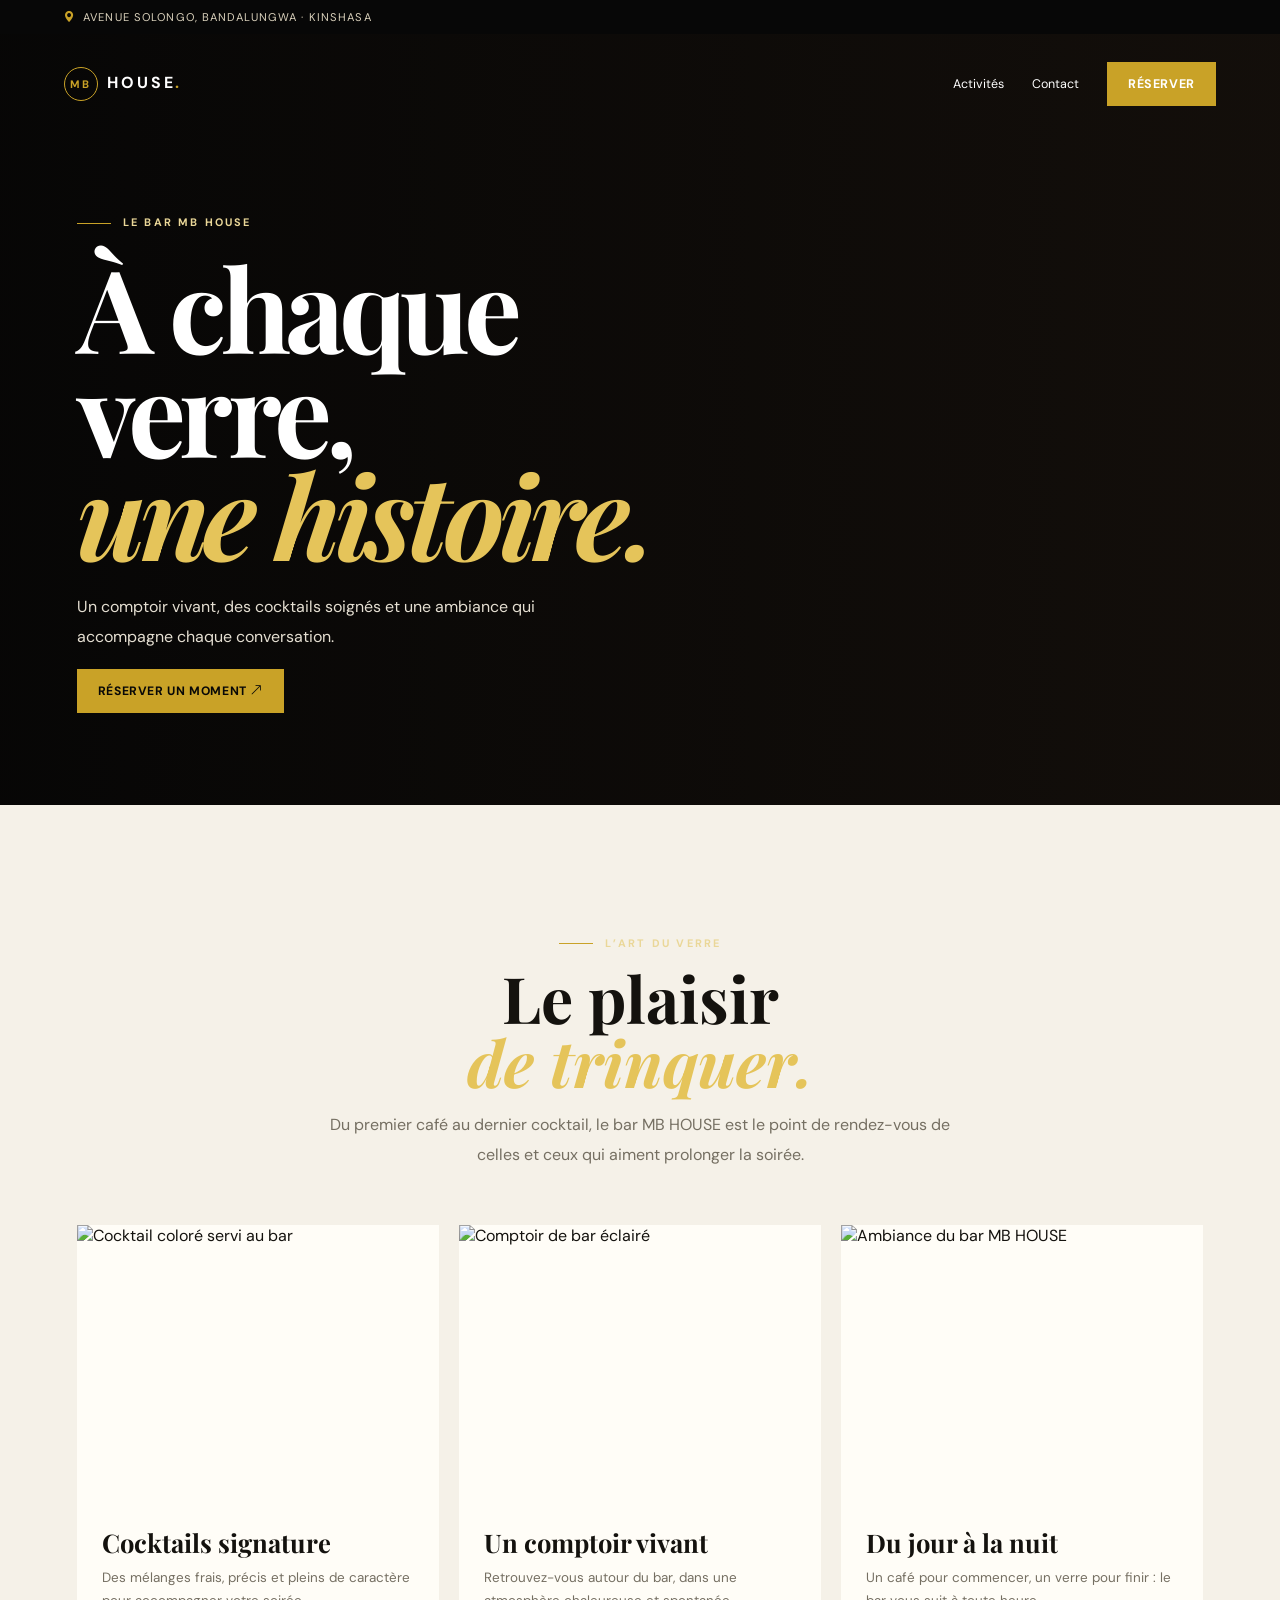
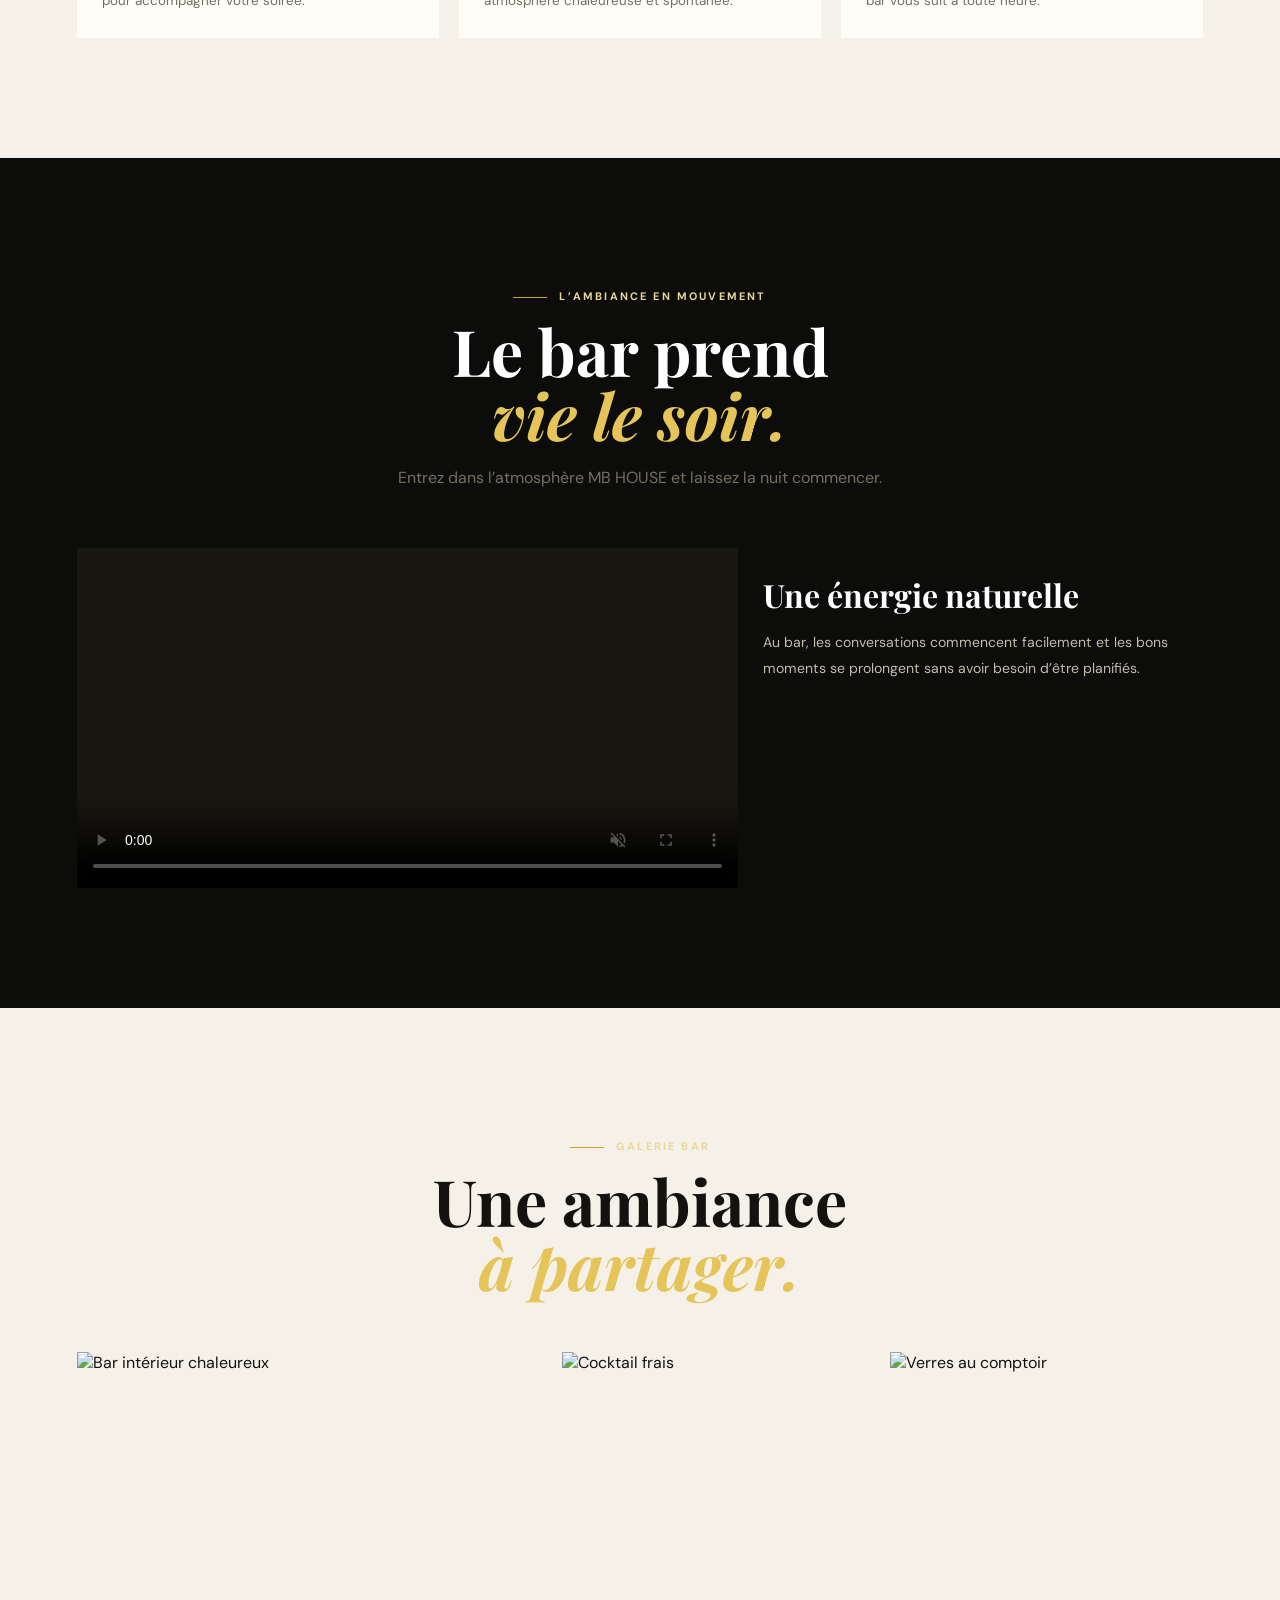
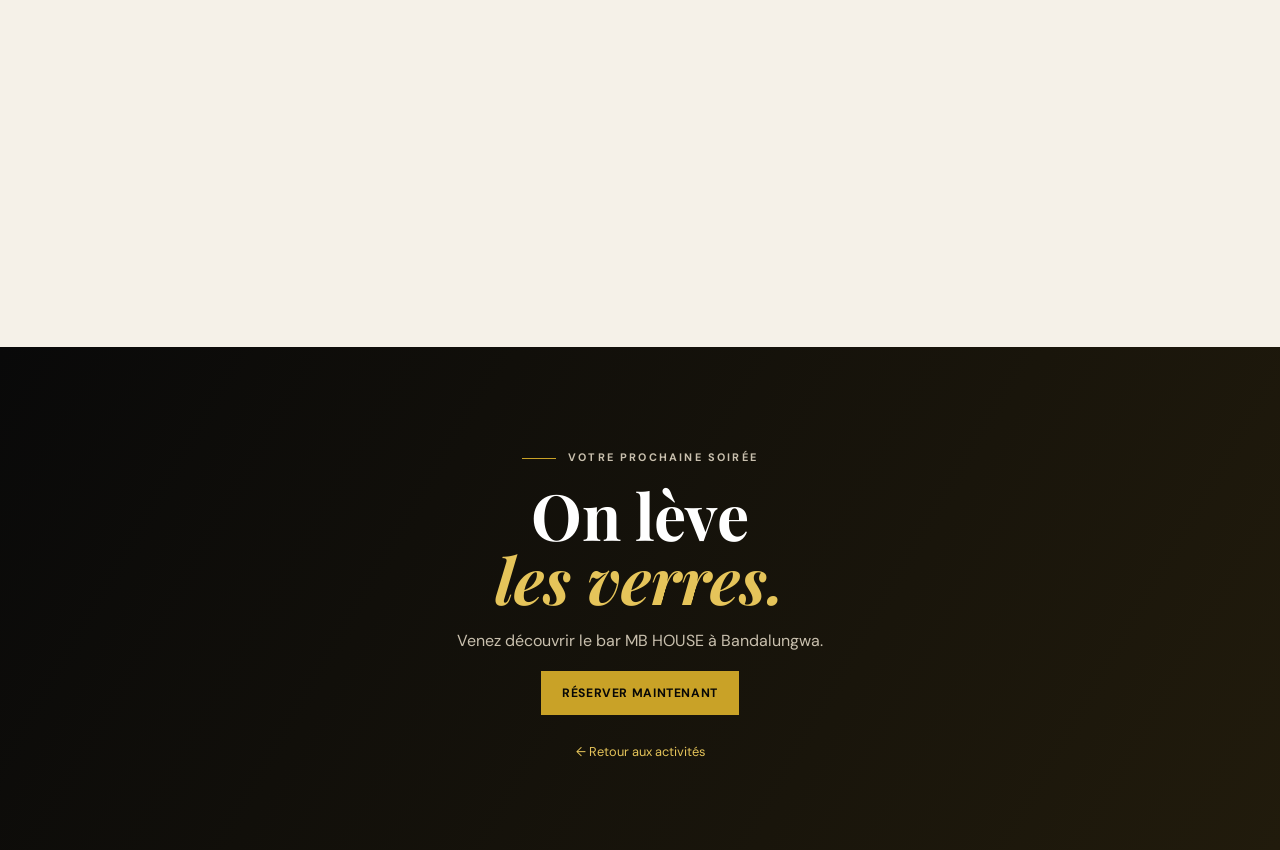
==== bar.html @ 3449c242 "Add files via upload" ====
<!doctype html>
<html lang="fr">
<head>
<meta charset="UTF-8"><meta name="viewport" content="width=device-width, initial-scale=1"><meta name="description" content="Le bar MB HOUSE à Bandalungwa, Kinshasa."><title>Bar | MB HOUSE</title>
<link rel="preconnect" href="https://fonts.googleapis.com"><link rel="preconnect" href="https://fonts.gstatic.com" crossorigin><link href="https://fonts.googleapis.com/css2?family=DM+Sans:wght@400;500;600;700&family=Playfair+Display:wght@600;700;800&display=swap" rel="stylesheet"><link href="https://cdn.jsdelivr.net/npm/bootstrap-icons@1.11.3/font/bootstrap-icons.min.css" rel="stylesheet">
<style>
:root{--black:#070707;--gold:#c9a227;--light:#f5f1e8;--muted:#756f62;--serif:'Playfair Display',serif;--sans:'DM Sans',sans-serif}*{box-sizing:border-box}body{margin:0;background:var(--light);color:#14120e;font-family:var(--sans)}.top{background:var(--black);color:#d9d0bb;padding:10px 5%;font-size:.7rem;letter-spacing:.1em;text-transform:uppercase}.top i{color:var(--gold);margin-right:7px}.nav{position:absolute;top:38px;left:0;width:100%;z-index:3;padding:24px 5%;display:flex;justify-content:space-between;align-items:center}.brand{color:#fff;text-decoration:none;font-weight:700;letter-spacing:.18em}.mark{display:inline-grid;place-items:center;width:34px;height:34px;border:1px solid var(--gold);border-radius:50%;color:var(--gold);font-size:.68rem;margin-right:9px}.links{display:flex;align-items:center;gap:28px}.links a{color:#fff;text-decoration:none;font-size:.78rem}.links a:hover{color:#e5c45a}.btn{display:inline-block;background:var(--gold);color:#080807;padding:14px 21px;text-decoration:none;font-size:.76rem;font-weight:700;text-transform:uppercase;letter-spacing:.05em}.btn:hover{background:#e5c45a;color:#080807}.hero{min-height:700px;padding:170px 6% 92px;display:flex;align-items:end;color:#fff;position:relative;background:#17110c;overflow:hidden}.hero:before{content:'';position:absolute;inset:0;background:linear-gradient(90deg,rgba(5,5,5,.9),rgba(5,5,5,.22)),url('https://images.unsplash.com/photo-1514933651103-005eec06c04b?auto=format&fit=crop&w=2000&q=90') center/cover}.hero-content{position:relative;max-width:730px}.eyebrow{text-transform:uppercase;letter-spacing:.2em;font-size:.68rem;color:#ead798;font-weight:700}.eyebrow:before{content:'';display:inline-block;width:34px;height:1px;background:var(--gold);vertical-align:middle;margin-right:12px}h1,h2,h3{font-family:var(--serif)}h1{font-size:clamp(3.8rem,9vw,8rem);line-height:.9;letter-spacing:-.05em;margin:26px 0}h1 em,h2 em{color:#e5c45a;font-style:italic}.hero p:last-of-type{max-width:520px;color:#e5dfd2;line-height:1.9}.section{padding:120px 6%;max-width:1280px;margin:auto}.heading{text-align:center;max-width:650px;margin:0 auto 55px}.heading h2{font-size:clamp(2.7rem,5vw,4.8rem);line-height:1;margin:16px 0}.heading p:last-child{color:var(--muted);line-height:1.9}.cocktails{display:grid;grid-template-columns:repeat(3,1fr);gap:20px}.cocktail{background:#fffdf7}.cocktail img{height:275px;width:100%;display:block;object-fit:cover}.cocktail div{padding:25px}.cocktail h3{font-size:1.6rem;margin:0 0 8px}.cocktail p{color:var(--muted);font-size:.84rem;line-height:1.7;margin:0}.video-band{background:#0c0c0b;color:#fff;max-width:none}.video-inner{max-width:1150px;margin:auto}.video{display:grid;grid-template-columns:1.2fr .8fr;gap:25px}.video video{display:block;width:100%;min-height:340px;height:100%;object-fit:cover;background:#191711}.video-copy{padding:25px 0}.video-copy h3{font-size:2rem;margin:0 0 12px}.video-copy p{color:#c4bcad;line-height:1.8;font-size:.88rem}.gallery{display:grid;grid-template-columns:1.2fr .8fr .8fr;gap:15px}.gallery img{width:100%;height:230px;object-fit:cover;display:block}.gallery img:first-child{height:475px;grid-row:span 2}.cta{background:linear-gradient(120deg,#090909,#211b0c);color:#fff;text-align:center;padding:90px 6%}.cta h2{font-size:clamp(2.7rem,5vw,5rem);line-height:1;margin:15px 0}.cta p{color:#c9c0ae;line-height:1.8}.back{display:block;margin-top:28px;color:#e5c45a;text-decoration:none;font-size:.8rem}@media(max-width:760px){.links a:not(:last-child){display:none}.hero{min-height:650px;padding:145px 7% 70px}.section{padding:85px 7%}.cocktails,.video{grid-template-columns:1fr}.video video{min-height:240px}.gallery{grid-template-columns:1fr 1fr}.gallery img:first-child{grid-column:span 2;height:280px}.gallery img{height:180px}}@media(max-width:480px){.gallery{grid-template-columns:1fr}.gallery img:first-child{grid-column:auto}.hero h1{font-size:3.8rem}}
</style></head>
<body><div class="top"><i class="bi bi-geo-alt-fill"></i>Avenue Solongo, Bandalungwa · Kinshasa</div><nav class="nav"><a class="brand" href="index.html#accueil"><span class="mark">MB</span>HOUSE<span style="color:#c9a227">.</span></a><div class="links"><a href="index.html#services">Activités</a><a href="index.html#contact">Contact</a><a class="btn" href="index.html#reservation">Réserver</a></div></nav>
<main><section class="hero"><div class="hero-content"><p class="eyebrow">Le bar MB HOUSE</p><h1>À chaque verre,<br><em>une histoire.</em></h1><p>Un comptoir vivant, des cocktails soignés et une ambiance qui accompagne chaque conversation.</p><a class="btn" href="index.html#reservation">Réserver un moment <i class="bi bi-arrow-up-right"></i></a></div></section>
<section class="section"><div class="heading"><p class="eyebrow">L’art du verre</p><h2>Le plaisir<br><em>de trinquer.</em></h2><p>Du premier café au dernier cocktail, le bar MB HOUSE est le point de rendez-vous de celles et ceux qui aiment prolonger la soirée.</p></div><div class="cocktails"><article class="cocktail"><img src="https://images.unsplash.com/photo-1513558161293-cdaf765ed2fd?auto=format&fit=crop&w=900&q=85" alt="Cocktail coloré servi au bar"><div><h3>Cocktails signature</h3><p>Des mélanges frais, précis et pleins de caractère pour accompagner votre soirée.</p></div></article><article class="cocktail"><img src="https://images.unsplash.com/photo-1572116469696-31de0f17cc34?auto=format&fit=crop&w=900&q=85" alt="Comptoir de bar éclairé"><div><h3>Un comptoir vivant</h3><p>Retrouvez-vous autour du bar, dans une atmosphère chaleureuse et spontanée.</p></div></article><article class="cocktail"><img src="https://images.unsplash.com/photo-1514933651103-005eec06c04b?auto=format&fit=crop&w=900&q=85" alt="Ambiance du bar MB HOUSE"><div><h3>Du jour à la nuit</h3><p>Un café pour commencer, un verre pour finir : le bar vous suit à toute heure.</p></div></article></div></section>
<section class="section video-band"><div class="video-inner"><div class="heading"><p class="eyebrow">L’ambiance en mouvement</p><h2>Le bar prend<br><em>vie le soir.</em></h2><p>Entrez dans l’atmosphère MB HOUSE et laissez la nuit commencer.</p></div><div class="video"><video controls muted loop playsinline poster="https://images.unsplash.com/photo-1514933651103-005eec06c04b?auto=format&fit=crop&w=1300&q=85"><source src="https://cdn.coverr.co/videos/coverr-cocktails-at-a-bar-1573/1080p.mp4" type="video/mp4">Votre navigateur ne prend pas en charge la vidéo.</video><div class="video-copy"><h3>Une énergie naturelle</h3><p>Au bar, les conversations commencent facilement et les bons moments se prolongent sans avoir besoin d’être planifiés.</p></div></div></div></section>
<section class="section"><div class="heading"><p class="eyebrow">Galerie bar</p><h2>Une ambiance<br><em>à partager.</em></h2></div><div class="gallery"><img src="https://images.unsplash.com/photo-1572116469696-31de0f17cc34?auto=format&fit=crop&w=1100&q=85" alt="Bar intérieur chaleureux"><img src="https://images.unsplash.com/photo-1513558161293-cdaf765ed2fd?auto=format&fit=crop&w=800&q=85" alt="Cocktail frais"><img src="https://images.unsplash.com/photo-1485686531765-857b80a9e5a8?auto=format&fit=crop&w=800&q=85" alt="Verres au comptoir"></div></section><section class="cta"><p class="eyebrow">Votre prochaine soirée</p><h2>On lève<br><em>les verres.</em></h2><p>Venez découvrir le bar MB HOUSE à Bandalungwa.</p><a class="btn" href="index.html#reservation">Réserver maintenant</a><a class="back" href="index.html#services">← Retour aux activités</a></section></main></body></html>
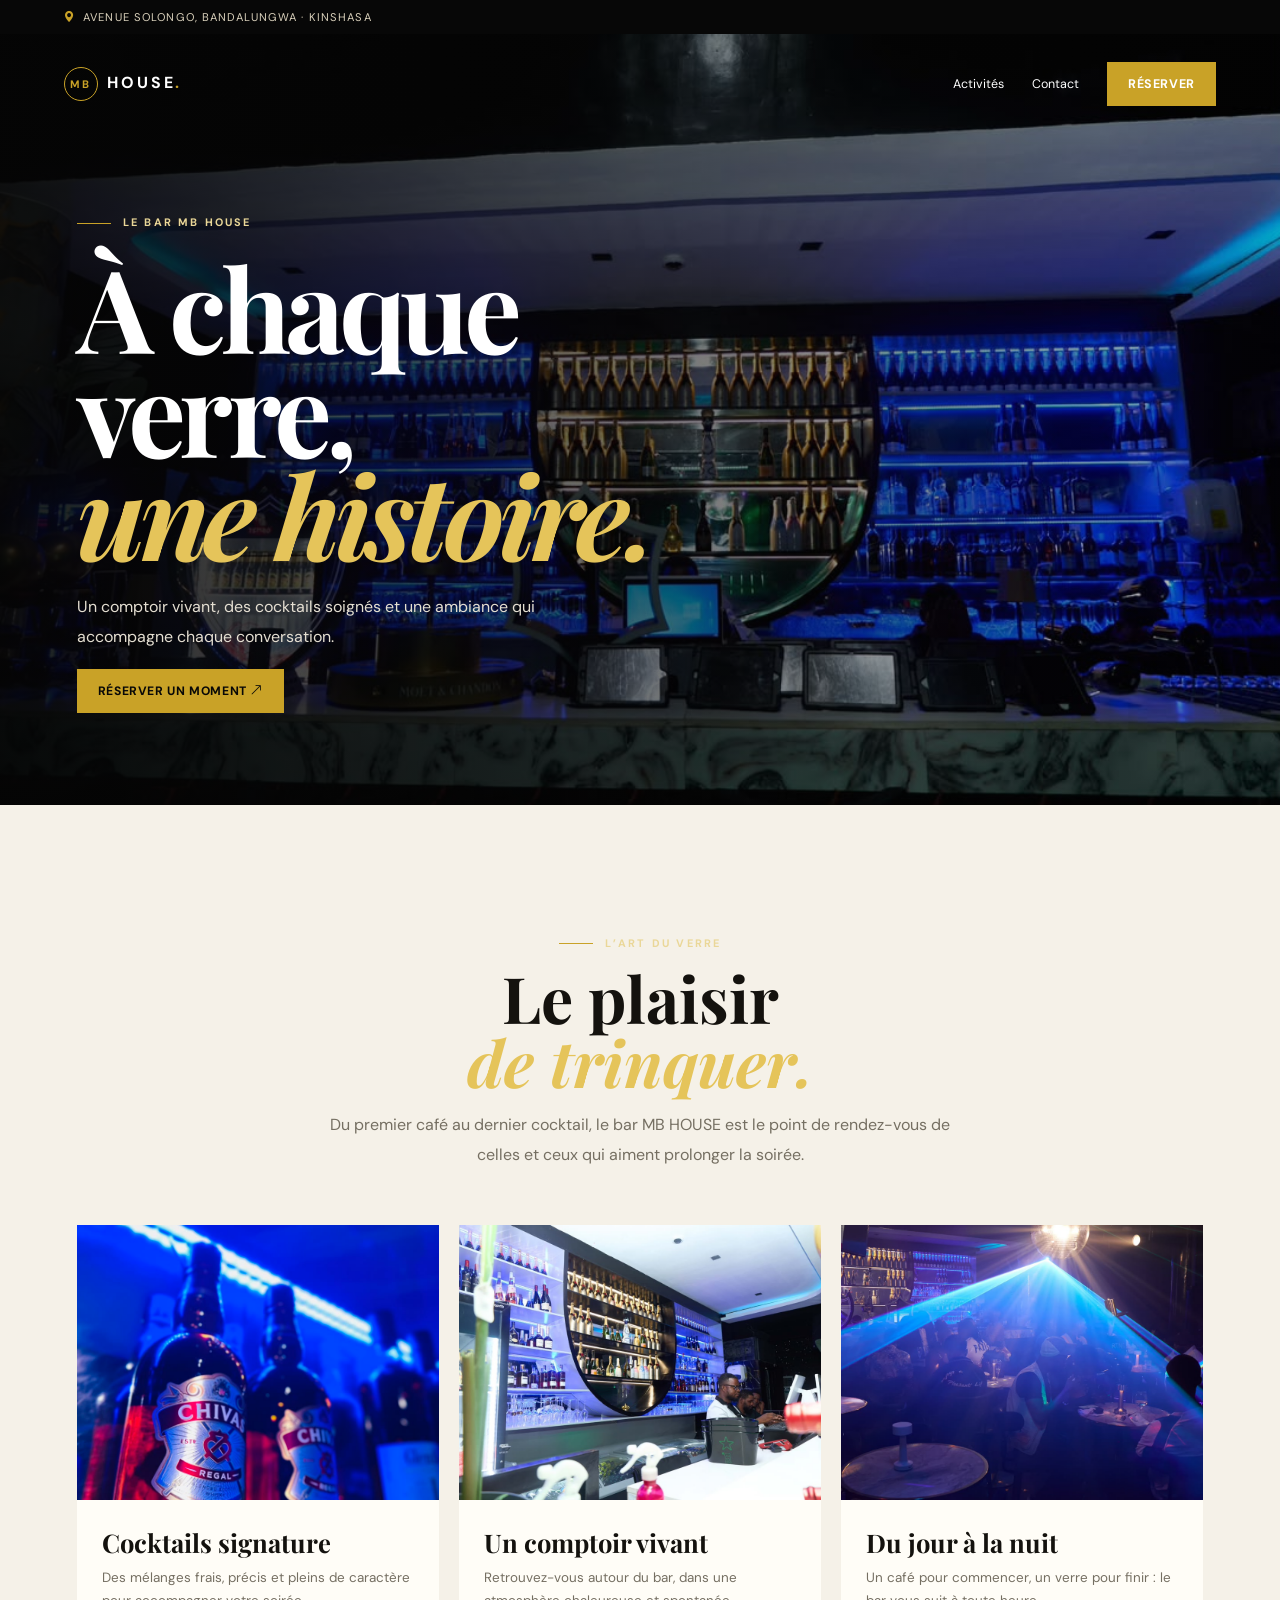
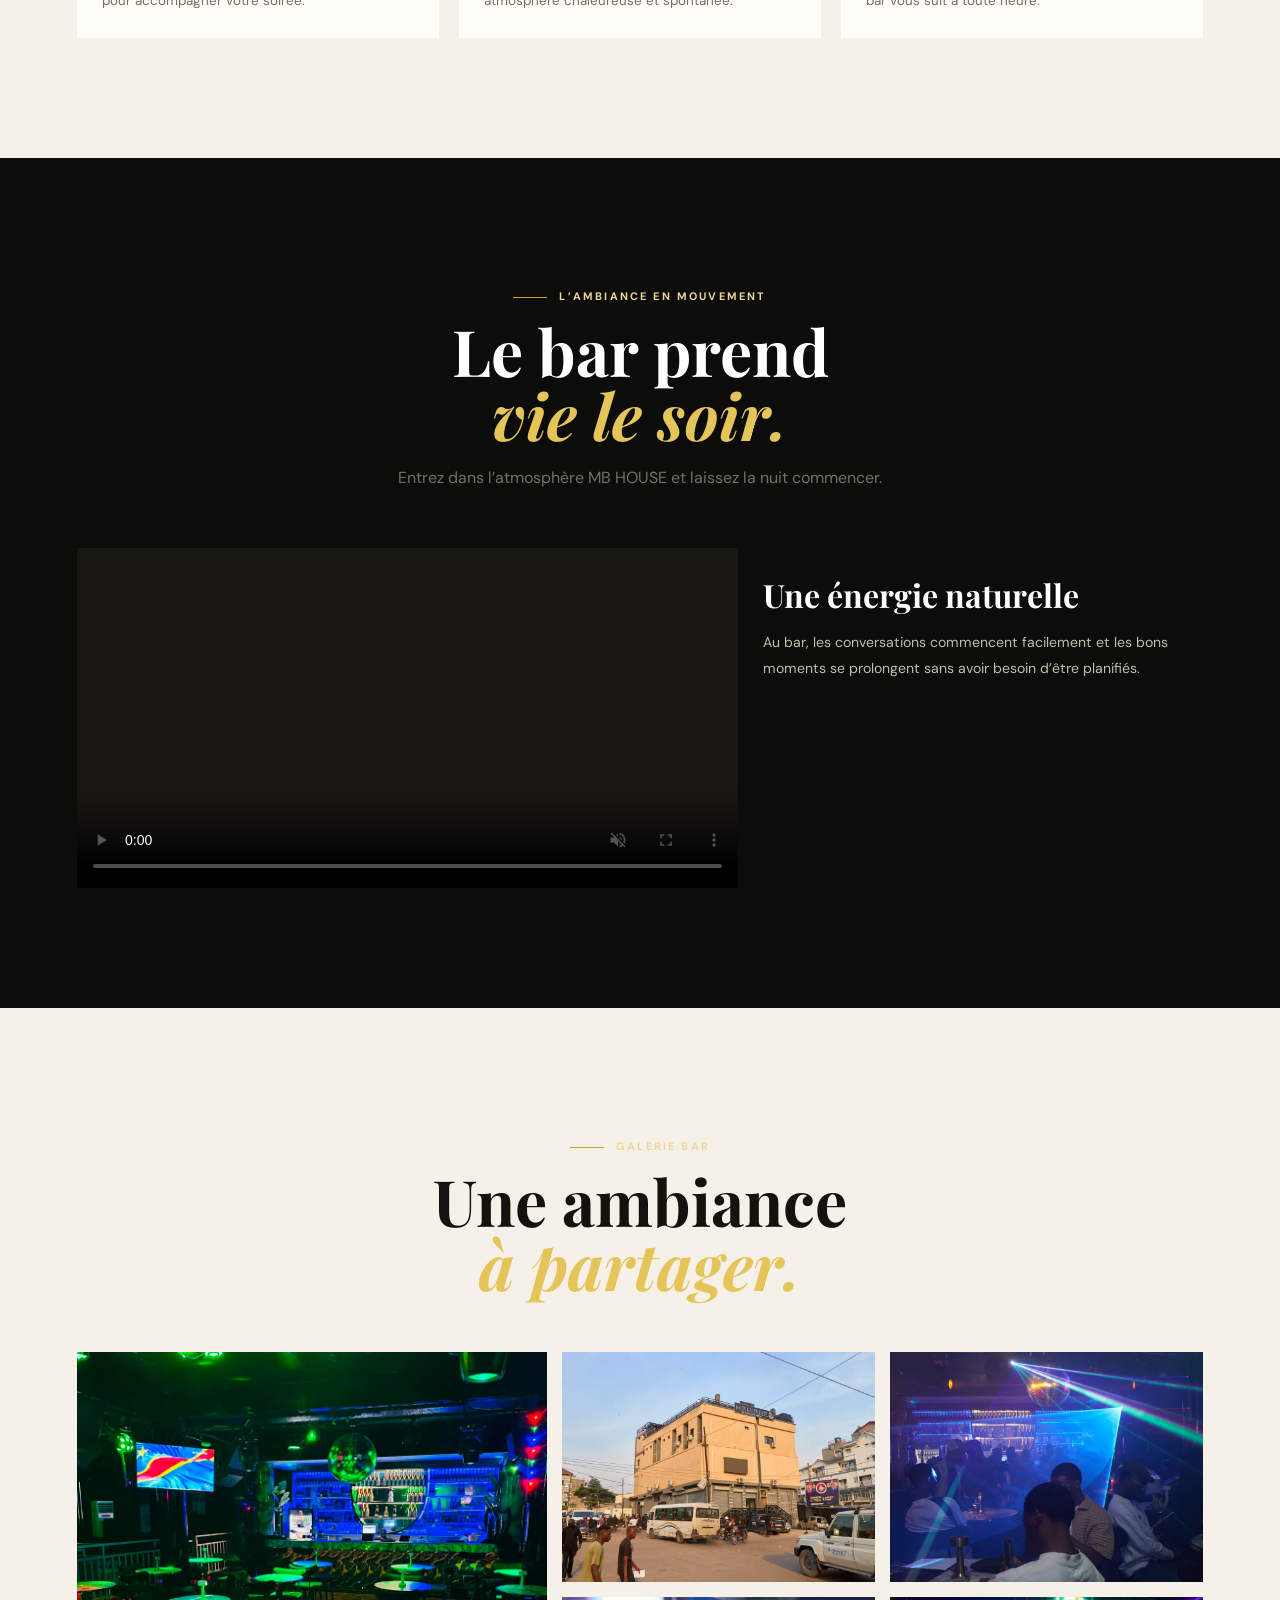
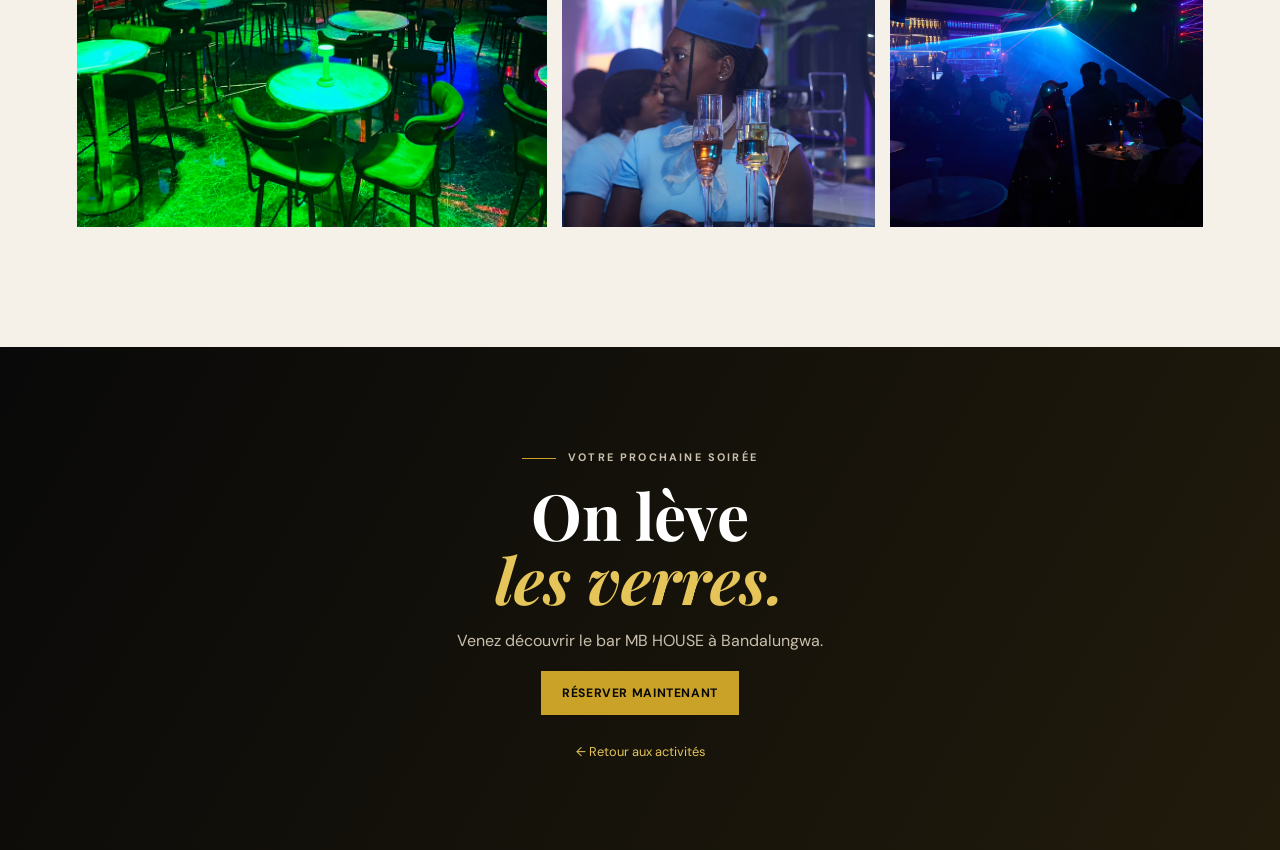
==== commit f3e47d5b: "Add files via upload" ====
--- a/bar.html
+++ b/bar.html
@@ -1,13 +1,105 @@
 <!doctype html>
 <html lang="fr">
-<head>
-<meta charset="UTF-8"><meta name="viewport" content="width=device-width, initial-scale=1"><meta name="description" content="Le bar MB HOUSE à Bandalungwa, Kinshasa."><title>Bar | MB HOUSE</title>
-<link rel="preconnect" href="https://fonts.googleapis.com"><link rel="preconnect" href="https://fonts.gstatic.com" crossorigin><link href="https://fonts.googleapis.com/css2?family=DM+Sans:wght@400;500;600;700&family=Playfair+Display:wght@600;700;800&display=swap" rel="stylesheet"><link href="https://cdn.jsdelivr.net/npm/bootstrap-icons@1.11.3/font/bootstrap-icons.min.css" rel="stylesheet">
-<style>
-:root{--black:#070707;--gold:#c9a227;--light:#f5f1e8;--muted:#756f62;--serif:'Playfair Display',serif;--sans:'DM Sans',sans-serif}*{box-sizing:border-box}body{margin:0;background:var(--light);color:#14120e;font-family:var(--sans)}.top{background:var(--black);color:#d9d0bb;padding:10px 5%;font-size:.7rem;letter-spacing:.1em;text-transform:uppercase}.top i{color:var(--gold);margin-right:7px}.nav{position:absolute;top:38px;left:0;width:100%;z-index:3;padding:24px 5%;display:flex;justify-content:space-between;align-items:center}.brand{color:#fff;text-decoration:none;font-weight:700;letter-spacing:.18em}.mark{display:inline-grid;place-items:center;width:34px;height:34px;border:1px solid var(--gold);border-radius:50%;color:var(--gold);font-size:.68rem;margin-right:9px}.links{display:flex;align-items:center;gap:28px}.links a{color:#fff;text-decoration:none;font-size:.78rem}.links a:hover{color:#e5c45a}.btn{display:inline-block;background:var(--gold);color:#080807;padding:14px 21px;text-decoration:none;font-size:.76rem;font-weight:700;text-transform:uppercase;letter-spacing:.05em}.btn:hover{background:#e5c45a;color:#080807}.hero{min-height:700px;padding:170px 6% 92px;display:flex;align-items:end;color:#fff;position:relative;background:#17110c;overflow:hidden}.hero:before{content:'';position:absolute;inset:0;background:linear-gradient(90deg,rgba(5,5,5,.9),rgba(5,5,5,.22)),url('https://images.unsplash.com/photo-1514933651103-005eec06c04b?auto=format&fit=crop&w=2000&q=90') center/cover}.hero-content{position:relative;max-width:730px}.eyebrow{text-transform:uppercase;letter-spacing:.2em;font-size:.68rem;color:#ead798;font-weight:700}.eyebrow:before{content:'';display:inline-block;width:34px;height:1px;background:var(--gold);vertical-align:middle;margin-right:12px}h1,h2,h3{font-family:var(--serif)}h1{font-size:clamp(3.8rem,9vw,8rem);line-height:.9;letter-spacing:-.05em;margin:26px 0}h1 em,h2 em{color:#e5c45a;font-style:italic}.hero p:last-of-type{max-width:520px;color:#e5dfd2;line-height:1.9}.section{padding:120px 6%;max-width:1280px;margin:auto}.heading{text-align:center;max-width:650px;margin:0 auto 55px}.heading h2{font-size:clamp(2.7rem,5vw,4.8rem);line-height:1;margin:16px 0}.heading p:last-child{color:var(--muted);line-height:1.9}.cocktails{display:grid;grid-template-columns:repeat(3,1fr);gap:20px}.cocktail{background:#fffdf7}.cocktail img{height:275px;width:100%;display:block;object-fit:cover}.cocktail div{padding:25px}.cocktail h3{font-size:1.6rem;margin:0 0 8px}.cocktail p{color:var(--muted);font-size:.84rem;line-height:1.7;margin:0}.video-band{background:#0c0c0b;color:#fff;max-width:none}.video-inner{max-width:1150px;margin:auto}.video{display:grid;grid-template-columns:1.2fr .8fr;gap:25px}.video video{display:block;width:100%;min-height:340px;height:100%;object-fit:cover;background:#191711}.video-copy{padding:25px 0}.video-copy h3{font-size:2rem;margin:0 0 12px}.video-copy p{color:#c4bcad;line-height:1.8;font-size:.88rem}.gallery{display:grid;grid-template-columns:1.2fr .8fr .8fr;gap:15px}.gallery img{width:100%;height:230px;object-fit:cover;display:block}.gallery img:first-child{height:475px;grid-row:span 2}.cta{background:linear-gradient(120deg,#090909,#211b0c);color:#fff;text-align:center;padding:90px 6%}.cta h2{font-size:clamp(2.7rem,5vw,5rem);line-height:1;margin:15px 0}.cta p{color:#c9c0ae;line-height:1.8}.back{display:block;margin-top:28px;color:#e5c45a;text-decoration:none;font-size:.8rem}@media(max-width:760px){.links a:not(:last-child){display:none}.hero{min-height:650px;padding:145px 7% 70px}.section{padding:85px 7%}.cocktails,.video{grid-template-columns:1fr}.video video{min-height:240px}.gallery{grid-template-columns:1fr 1fr}.gallery img:first-child{grid-column:span 2;height:280px}.gallery img{height:180px}}@media(max-width:480px){.gallery{grid-template-columns:1fr}.gallery img:first-child{grid-column:auto}.hero h1{font-size:3.8rem}}
-</style></head>
-<body><div class="top"><i class="bi bi-geo-alt-fill"></i>Avenue Solongo, Bandalungwa · Kinshasa</div><nav class="nav"><a class="brand" href="index.html#accueil"><span class="mark">MB</span>HOUSE<span style="color:#c9a227">.</span></a><div class="links"><a href="index.html#services">Activités</a><a href="index.html#contact">Contact</a><a class="btn" href="index.html#reservation">Réserver</a></div></nav>
-<main><section class="hero"><div class="hero-content"><p class="eyebrow">Le bar MB HOUSE</p><h1>À chaque verre,<br><em>une histoire.</em></h1><p>Un comptoir vivant, des cocktails soignés et une ambiance qui accompagne chaque conversation.</p><a class="btn" href="index.html#reservation">Réserver un moment <i class="bi bi-arrow-up-right"></i></a></div></section>
-<section class="section"><div class="heading"><p class="eyebrow">L’art du verre</p><h2>Le plaisir<br><em>de trinquer.</em></h2><p>Du premier café au dernier cocktail, le bar MB HOUSE est le point de rendez-vous de celles et ceux qui aiment prolonger la soirée.</p></div><div class="cocktails"><article class="cocktail"><img src="https://images.unsplash.com/photo-1513558161293-cdaf765ed2fd?auto=format&fit=crop&w=900&q=85" alt="Cocktail coloré servi au bar"><div><h3>Cocktails signature</h3><p>Des mélanges frais, précis et pleins de caractère pour accompagner votre soirée.</p></div></article><article class="cocktail"><img src="https://images.unsplash.com/photo-1572116469696-31de0f17cc34?auto=format&fit=crop&w=900&q=85" alt="Comptoir de bar éclairé"><div><h3>Un comptoir vivant</h3><p>Retrouvez-vous autour du bar, dans une atmosphère chaleureuse et spontanée.</p></div></article><article class="cocktail"><img src="https://images.unsplash.com/photo-1514933651103-005eec06c04b?auto=format&fit=crop&w=900&q=85" alt="Ambiance du bar MB HOUSE"><div><h3>Du jour à la nuit</h3><p>Un café pour commencer, un verre pour finir : le bar vous suit à toute heure.</p></div></article></div></section>
-<section class="section video-band"><div class="video-inner"><div class="heading"><p class="eyebrow">L’ambiance en mouvement</p><h2>Le bar prend<br><em>vie le soir.</em></h2><p>Entrez dans l’atmosphère MB HOUSE et laissez la nuit commencer.</p></div><div class="video"><video controls muted loop playsinline poster="https://images.unsplash.com/photo-1514933651103-005eec06c04b?auto=format&fit=crop&w=1300&q=85"><source src="https://cdn.coverr.co/videos/coverr-cocktails-at-a-bar-1573/1080p.mp4" type="video/mp4">Votre navigateur ne prend pas en charge la vidéo.</video><div class="video-copy"><h3>Une énergie naturelle</h3><p>Au bar, les conversations commencent facilement et les bons moments se prolongent sans avoir besoin d’être planifiés.</p></div></div></div></section>
-<section class="section"><div class="heading"><p class="eyebrow">Galerie bar</p><h2>Une ambiance<br><em>à partager.</em></h2></div><div class="gallery"><img src="https://images.unsplash.com/photo-1572116469696-31de0f17cc34?auto=format&fit=crop&w=1100&q=85" alt="Bar intérieur chaleureux"><img src="https://images.unsplash.com/photo-1513558161293-cdaf765ed2fd?auto=format&fit=crop&w=800&q=85" alt="Cocktail frais"><img src="https://images.unsplash.com/photo-1485686531765-857b80a9e5a8?auto=format&fit=crop&w=800&q=85" alt="Verres au comptoir"></div></section><section class="cta"><p class="eyebrow">Votre prochaine soirée</p><h2>On lève<br><em>les verres.</em></h2><p>Venez découvrir le bar MB HOUSE à Bandalungwa.</p><a class="btn" href="index.html#reservation">Réserver maintenant</a><a class="back" href="index.html#services">← Retour aux activités</a></section></main></body></html>
+    <head>
+        <meta charset="UTF-8"><meta name="viewport" content="width=device-width, initial-scale=1"><meta name="description" content="Le bar MB HOUSE à Bandalungwa, Kinshasa."><title>Bar | MB HOUSE</title>
+        <link rel="preconnect" href="https://fonts.googleapis.com"><link rel="preconnect" href="https://fonts.gstatic.com" crossorigin><link href="https://fonts.googleapis.com/css2?family=DM+Sans:wght@400;500;600;700&family=Playfair+Display:wght@600;700;800&display=swap" rel="stylesheet"><link href="https://cdn.jsdelivr.net/npm/bootstrap-icons@1.11.3/font/bootstrap-icons.min.css" rel="stylesheet">
+        <style>
+        :root{--black:#070707;--gold:#c9a227;--light:#f5f1e8;--muted:#756f62;--serif:'Playfair Display',serif;--sans:'DM Sans',sans-serif}*{box-sizing:border-box}body{margin:0;background:var(--light);color:#14120e;font-family:var(--sans)}.top{background:var(--black);color:#d9d0bb;padding:10px 5%;font-size:.7rem;letter-spacing:.1em;text-transform:uppercase}.top i{color:var(--gold);margin-right:7px}.nav{position:absolute;top:38px;left:0;width:100%;z-index:3;padding:24px 5%;display:flex;justify-content:space-between;align-items:center}.brand{color:#fff;text-decoration:none;font-weight:700;letter-spacing:.18em}.mark{display:inline-grid;place-items:center;width:34px;height:34px;border:1px solid var(--gold);border-radius:50%;color:var(--gold);font-size:.68rem;margin-right:9px}.links{display:flex;align-items:center;gap:28px}.links a{color:#fff;text-decoration:none;font-size:.78rem}.links a:hover{color:#e5c45a}.btn{display:inline-block;background:var(--gold);color:#080807;padding:14px 21px;text-decoration:none;font-size:.76rem;font-weight:700;text-transform:uppercase;letter-spacing:.05em}.btn:hover{background:#e5c45a;color:#080807}.hero{min-height:700px;padding:170px 6% 92px;display:flex;align-items:end;color:#fff;position:relative;background:#17110c;overflow:hidden}.hero:before{content:'';position:absolute;inset:0;background:linear-gradient(90deg,rgba(5,5,5,.9),rgba(5,5,5,.22)),url('fichiers/images/11.jpeg') center/cover}.hero-content{position:relative;max-width:730px}.eyebrow{text-transform:uppercase;letter-spacing:.2em;font-size:.68rem;color:#ead798;font-weight:700}.eyebrow:before{content:'';display:inline-block;width:34px;height:1px;background:var(--gold);vertical-align:middle;margin-right:12px}h1,h2,h3{font-family:var(--serif)}h1{font-size:clamp(3.8rem,9vw,8rem);line-height:.9;letter-spacing:-.05em;margin:26px 0}h1 em,h2 em{color:#e5c45a;font-style:italic}.hero p:last-of-type{max-width:520px;color:#e5dfd2;line-height:1.9}.section{padding:120px 6%;max-width:1280px;margin:auto}.heading{text-align:center;max-width:650px;margin:0 auto 55px}.heading h2{font-size:clamp(2.7rem,5vw,4.8rem);line-height:1;margin:16px 0}.heading p:last-child{color:var(--muted);line-height:1.9}.cocktails{display:grid;grid-template-columns:repeat(3,1fr);gap:20px}.cocktail{background:#fffdf7}.cocktail img{height:275px;width:100%;display:block;object-fit:cover}.cocktail div{padding:25px}.cocktail h3{font-size:1.6rem;margin:0 0 8px}.cocktail p{color:var(--muted);font-size:.84rem;line-height:1.7;margin:0}.video-band{background:#0c0c0b;color:#fff;max-width:none}.video-inner{max-width:1150px;margin:auto}.video{display:grid;grid-template-columns:1.2fr .8fr;gap:25px}.video video{display:block;width:100%;min-height:340px;height:100%;object-fit:cover;background:#191711}.video-copy{padding:25px 0}.video-copy h3{font-size:2rem;margin:0 0 12px}.video-copy p{color:#c4bcad;line-height:1.8;font-size:.88rem}.gallery{display:grid;grid-template-columns:1.2fr .8fr .8fr;gap:15px}.gallery img{width:100%;height:230px;object-fit:cover;display:block}.gallery img:first-child{height:475px;grid-row:span 2}.cta{background:linear-gradient(120deg,#090909,#211b0c);color:#fff;text-align:center;padding:90px 6%}.cta h2{font-size:clamp(2.7rem,5vw,5rem);line-height:1;margin:15px 0}.cta p{color:#c9c0ae;line-height:1.8}.back{display:block;margin-top:28px;color:#e5c45a;text-decoration:none;font-size:.8rem}@media(max-width:760px){.links a:not(:last-child){display:none}.hero{min-height:650px;padding:145px 7% 70px}.section{padding:85px 7%}.cocktails,.video{grid-template-columns:1fr}.video video{min-height:240px}.gallery{grid-template-columns:1fr 1fr}.gallery img:first-child{grid-column:span 2;height:280px}.gallery img{height:180px}}@media(max-width:480px){.gallery{grid-template-columns:1fr}.gallery img:first-child{grid-column:auto}.hero h1{font-size:3.8rem}}
+        </style>
+    </head>
+    <body>
+        <div class="top"><i class="bi bi-geo-alt-fill"></i>Avenue Solongo, Bandalungwa · Kinshasa</div>
+        <nav class="nav">
+            <a class="brand" href="index.html#accueil"><span class="mark">MB</span>HOUSE<span style="color:#c9a227">.</span></a>
+            <div class="links">
+                <a href="index.html#services">Activités</a>
+                <a href="index.html#contact">Contact</a>
+                <a class="btn" href="index.html#reservation">Réserver</a>
+            </div>
+        </nav>
+
+        <main>
+            <section class="hero">
+                <div class="hero-content">
+                    <p class="eyebrow">Le bar MB HOUSE</p>
+                    <h1>À chaque verre,<br><em>une histoire.</em></h1>
+                    <p>Un comptoir vivant, des cocktails soignés et une ambiance qui accompagne chaque conversation.</p>
+                    <a class="btn" href="index.html#reservation">Réserver un moment <i class="bi bi-arrow-up-right"></i></a>
+                </div>
+            </section>
+
+        <section class="section">
+            <div class="heading">
+                <p class="eyebrow">L’art du verre</p>
+                <h2>Le plaisir<br><em>de trinquer.</em></h2>
+                <p>Du premier café au dernier cocktail, le bar MB HOUSE est le point de rendez-vous de celles et ceux qui aiment prolonger la soirée.</p>
+            </div>
+            <div class="cocktails">
+                <article class="cocktail">
+                    <img src="fichiers/images/B5.jpeg" alt="Cocktail coloré servi au bar">
+                    <div>
+                        <h3>Cocktails signature</h3>
+                        <p>Des mélanges frais, précis et pleins de caractère pour accompagner votre soirée.</p>
+                    </div>
+                </article>
+
+                <article class="cocktail">
+                    <img src="fichiers/images/15.jpeg" alt="Comptoir de bar éclairé">
+                    <div>
+                        <h3>Un comptoir vivant</h3>
+                        <p>Retrouvez-vous autour du bar, dans une atmosphère chaleureuse et spontanée.</p>
+                    </div>
+                </article>
+                
+                <article class="cocktail">
+                    <img src="fichiers/images/37.jpeg" alt="Ambiance du bar MB HOUSE">
+                    <div>
+                        <h3>Du jour à la nuit</h3>
+                        <p>Un café pour commencer, un verre pour finir : le bar vous suit à toute heure.</p>
+                    </div>
+                </article>
+            </div>
+        
+        </section>
+        <section class="section video-band">
+            <div class="video-inner">
+                <div class="heading">
+                    <p class="eyebrow">L’ambiance en mouvement</p>
+                    <h2>Le bar prend<br><em>vie le soir.</em></h2>
+                    <p>Entrez dans l’atmosphère MB HOUSE et laissez la nuit commencer.</p>
+                </div>
+                <div class="video">
+                    <video controls muted loop playsinline poster="fichiers/images/video-poster.jpeg">
+                        <source src="fichiers/videos/cocktails-bar.mp4" type="video/mp4">Votre navigateur ne prend pas en charge la vidéo.
+                    </video>
+                    <div class="video-copy">
+                        <h3>Une énergie naturelle</h3>
+                        <p>Au bar, les conversations commencent facilement et les bons moments se prolongent sans avoir besoin d’être planifiés.</p>
+                    </div>
+                </div>
+            </div>
+        </section>
+
+        <section class="section">
+            <div class="heading">
+                <p class="eyebrow">Galerie bar</p>
+                <h2>Une ambiance<br><em>à partager.</em></h2>
+            </div>
+            <div class="gallery">
+                <img src="fichiers/images/boite.jpeg" alt="Bar intérieur chaleureux">
+                <img src="fichiers/images/16.jpeg" alt="Cocktail frais">
+                <img src="fichiers/images/36.jpeg" alt="Verres au comptoir">
+                <img src="fichiers/images/40.jpeg" alt="Ambiance du bar">
+                <img src="fichiers/images/32.jpeg" alt="Verres au comptoir">
+            </div>
+        </section>
+
+        <section class="cta">
+            <p class="eyebrow">Votre prochaine soirée</p>
+            <h2>On lève<br><em>les verres.</em></h2>
+            <p>Venez découvrir le bar MB HOUSE à Bandalungwa.</p>
+            <a class="btn" href="index.html#reservation">Réserver maintenant</a>
+            <a class="back" href="index.html#services">← Retour aux activités</a>
+        </section>
+    </main>
+</html>
